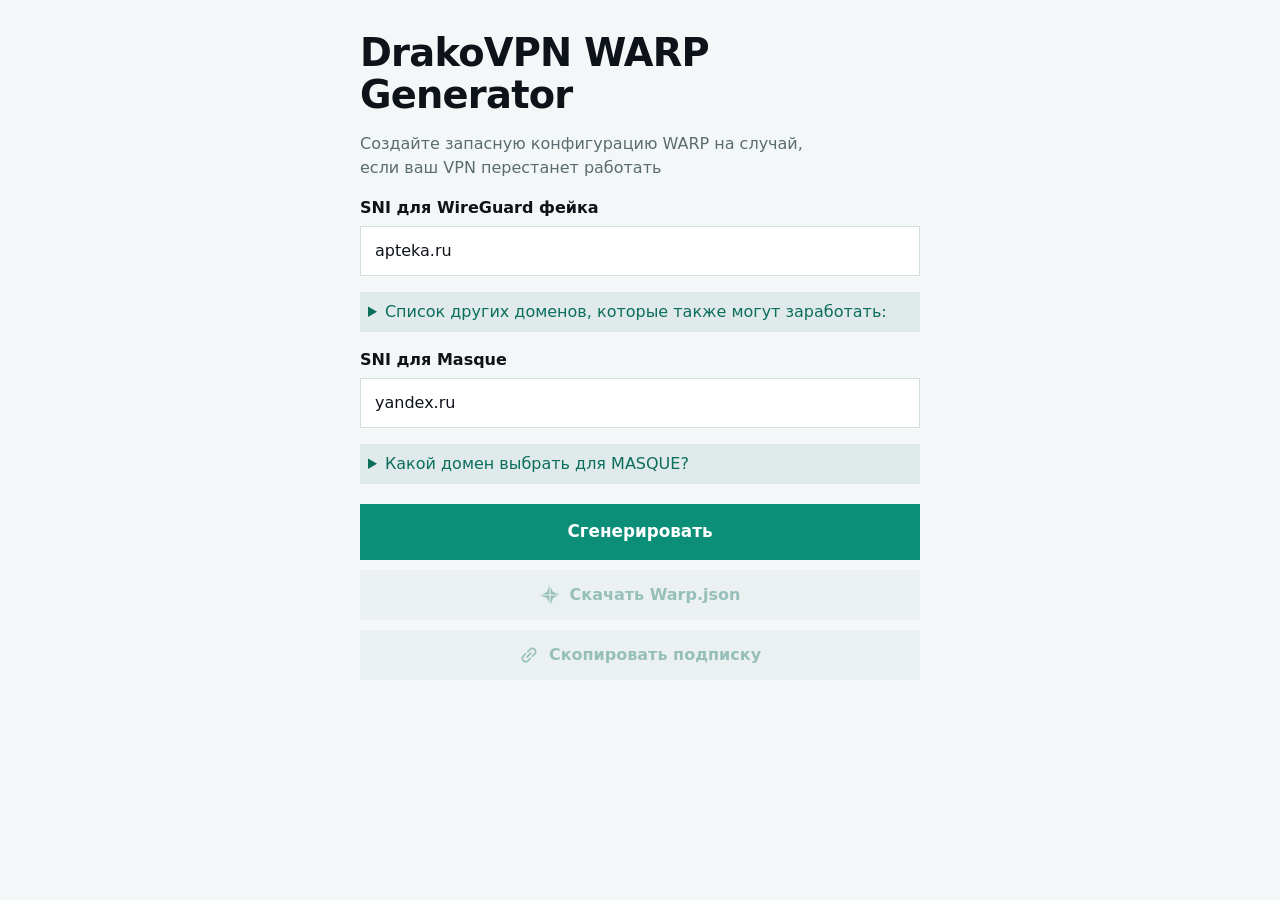
==== index.html @ 64104fbb "Initial" ====
<!DOCTYPE html>
<html lang="ru">
<head>
<meta charset="utf-8">
<meta name="viewport" content="width=device-width, initial-scale=1">
<title>WARP Generator</title>
<link rel="stylesheet" href="static/style.css">
</head>
<body>
<main>
<h1>DrakoVPN WARP Generator</h1>
<p class="sub">Создайте запасную конфигурацию WARP на случай, если ваш VPN перестанет работать</p>

<label for="sni">SNI для WireGuard фейка</label>
<input type="text" id="sni" value="apteka.ru" placeholder="apteka.ru" autocomplete="off" autocapitalize="off" spellcheck="false">

<details>
<summary>Список других доменов, которые также могут заработать:</summary>
<p>
<code>101.ru 1tv.ru 2gis.ru 2ip.ru 5-tv.ru 9111.ru aa-rim.ru apteka.ru arbitr.ru asna.ru baby.ru consultant.ru culture.ru deepseek.com dnevnik.ru dushevoi.ru eapteka.ru edadeal.ru feel-feed.ru fips.ru garant.ru getcourse.ru goldapple.ru hv4.ru infourok.ru interfax.ru irecommend.ru is74.ru ivi.ru khl.ru kiloservice.ru kupol24.ru lib.ru litres.ru livelib.ru mediametrics.ru mediapunch.ru medliga.ru mirtesen.ru mjobs.ru mtsdengi.ru multiurok.ru mvideo.ru nabiraem.ru nic.ru nsportal.ru ntv.ru playfamily.ru printio.ru profi.ru rabota.ru retailrocket.ru rsl.ru rusneb.ru rutube.ru sdamgia.ru skillstaff.ru skyeng.ru smi2.ru smotrim.ru sovcombank.ru sport24.ru stihi.ru streamgo.ru sudact.ru sudrf.ru superjob.ru tiu.ru tutu.ru ucheba.ru uchi.ru uteka.ru vedomosti.ru vesti.ru webinar.ru wfolio.ru wi-fi.ru wikireading.ru wpps.ru zoon.ru</code>
</p>
Рекомендую оставить <code>apteka.ru</code> - работает везде
</details>

<label for="mSni" class="second">SNI для Masque</label>
<input type="text" id="mSni" value="yandex.ru" placeholder="yandex.ru" autocomplete="off" autocapitalize="off" spellcheck="false">

<details>
<summary>Какой домен выбрать для MASQUE?</summary>
<p>Абсолютно любой, кроме заблокированных</p>
Рекомендую просто оставить <code>yandex.ru</code>, так как он всегда работает
</details>

<button class="go" id="gen">Сгенерировать</button>

<div id="msg" hidden></div>

<div class="acts">
  <button id="bJson" disabled><svg><use href="static/symbols.svg#xray"></use></svg>Скачать Warp.json</button>
  <button id="bSub" disabled><svg><use id="ic" href="static/symbols.svg#link2"></use></svg>Скопировать подписку</button>
  <a href="#" id="bAgain" hidden>Сгенерировать снова</a>
</div>
</main>

<script src="static/x25519.js"></script>
<script src="static/p256.js"></script>
<script src="static/script.js"></script>
</body>
</html>
---- static/style.css ----
:root{--bg:#f3f7f7;--surf:#fff;--line:#d3dfdf;--text:#0e1219;--mute:#5b6b6f;--acc:#0b8f78;--on:#fff;--err:#c0392b;--btn:#e0eaea;--btn-fg:#0b6e5c;color-scheme:light}
@media (prefers-color-scheme:dark){:root{--bg:#0e1219;--surf:#151b25;--line:#243040;--text:#e6edf0;--mute:#8a99a3;--acc:#47d8bb;--on:#0e1219;--err:#ff7b6b;--btn:#2e3239;--btn-fg:#47d8bb;color-scheme:dark}}
*{box-sizing:border-box}
html,body{margin:0;background:var(--bg);color:var(--text);font:16px/1.5 system-ui,-apple-system,"Segoe UI",Roboto,sans-serif}
main{max-width:600px;margin:0 auto;padding:32px 20px 48px}
h1{font-size:2.4rem;line-height:1.1;margin:0 0 8px;letter-spacing:-.02em;font-weight:750}
p.sub{color:var(--mute);max-width:46ch}
label{display:block;font-weight:600;margin-bottom:6px}
input[type=text],select{width:100%;padding:12px 14px;font:inherit;color:var(--text);background:var(--surf);border:1px solid var(--line)}
input[type=text]:focus,select:focus,button:focus-visible{outline:2px solid var(--acc);outline-offset:2px}
button{font:inherit;font-weight:600;padding:12px 16px;border:1px solid var(--btn);background:var(--btn);color:var(--btn-fg);cursor:pointer}
button:hover:not(:disabled){border-color:var(--acc)}
button:disabled{opacity:.4;cursor:not-allowed}
button.go{width:100%;padding:14px;font-size:1.05rem;margin-top:20px}
button.go{background:var(--acc);border-color:var(--acc);color:var(--on)}
button.go:hover:not(:disabled){border-color:var(--text)}
.acts{display:grid;grid-template-columns:1fr;gap:10px;margin-top:10px}
.acts button{display:flex;align-items:center;justify-content:center;gap:10px}
.acts svg{width:20px;height:20px;flex:none}
#msg{margin-top:10px;min-height:1.4em;font-size:.9rem;color:var(--mute)}
#msg.e{color:var(--err)}
a{color:var(--acc)}
summary{color:var(--btn-fg)}
details{background:var(--btn);margin-top:16px;padding:8px}
label.second{margin-top:16px}
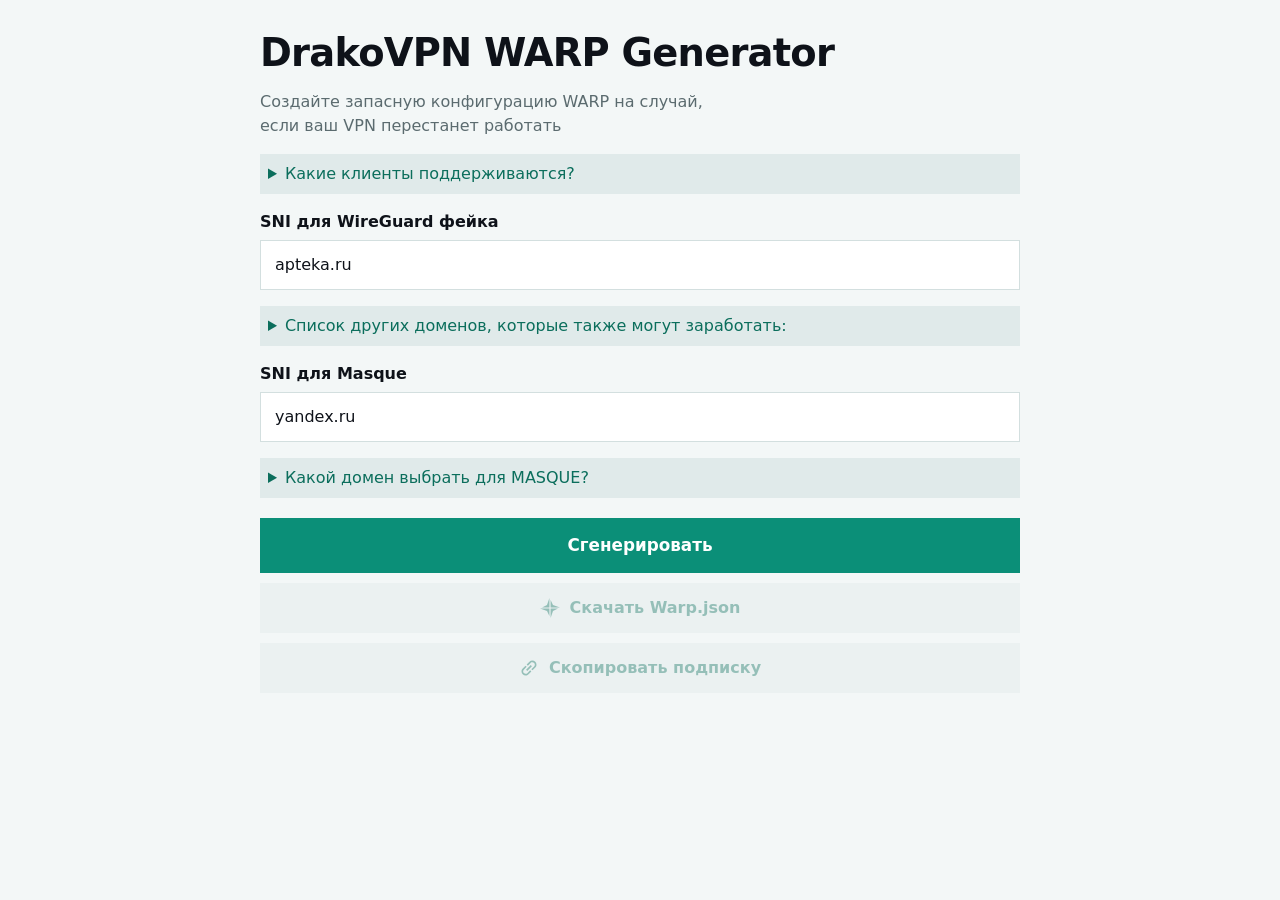
==== commit 91afdaaa: "added supported clients notice" ====
--- a/index.html
+++ b/index.html
@@ -10,6 +10,15 @@
 <main>
 <h1>DrakoVPN WARP Generator</h1>
 <p class="sub">Создайте запасную конфигурацию WARP на случай, если ваш VPN перестанет работать</p>
+
+<details>
+<summary>Какие клиенты поддерживаются?</summary>
+<p>Любой, который кушает Xray json и содержит xray-core достаточно новой версии (нужна поддержка MASQUE)</p>
+<p>Рекомендуется: <a href="https://github.com/throneproj/ThroneForAndroid">Throne</a></p>
+Также поддерживаются v2rayNG и Happ<br>
+В Exclave подписка НЕ работает<br>
+INCY подписку не поддерживает - импортируйте json вручную!
+</details>
 
 <label for="sni">SNI для WireGuard фейка</label>
 <input type="text" id="sni" value="apteka.ru" placeholder="apteka.ru" autocomplete="off" autocapitalize="off" spellcheck="false">
--- a/static/style.css
+++ b/static/style.css
@@ -2,10 +2,10 @@
 @media (prefers-color-scheme:dark){:root{--bg:#0e1219;--surf:#151b25;--line:#243040;--text:#e6edf0;--mute:#8a99a3;--acc:#47d8bb;--on:#0e1219;--err:#ff7b6b;--btn:#2e3239;--btn-fg:#47d8bb;color-scheme:dark}}
 *{box-sizing:border-box}
 html,body{margin:0;background:var(--bg);color:var(--text);font:16px/1.5 system-ui,-apple-system,"Segoe UI",Roboto,sans-serif}
-main{max-width:600px;margin:0 auto;padding:32px 20px 48px}
+main{max-width:800px;margin:0 auto;padding:32px 20px 48px}
 h1{font-size:2.4rem;line-height:1.1;margin:0 0 8px;letter-spacing:-.02em;font-weight:750}
 p.sub{color:var(--mute);max-width:46ch}
-label{display:block;font-weight:600;margin-bottom:6px}
+label{display:block;font-weight:600;margin-top:16px;margin-bottom:6px}
 input[type=text],select{width:100%;padding:12px 14px;font:inherit;color:var(--text);background:var(--surf);border:1px solid var(--line)}
 input[type=text]:focus,select:focus,button:focus-visible{outline:2px solid var(--acc);outline-offset:2px}
 button{font:inherit;font-weight:600;padding:12px 16px;border:1px solid var(--btn);background:var(--btn);color:var(--btn-fg);cursor:pointer}
@@ -19,7 +19,6 @@
 .acts svg{width:20px;height:20px;flex:none}
 #msg{margin-top:10px;min-height:1.4em;font-size:.9rem;color:var(--mute)}
 #msg.e{color:var(--err)}
-a{color:var(--acc)}
+#bAgain{color:var(--acc)}
 summary{color:var(--btn-fg)}
 details{background:var(--btn);margin-top:16px;padding:8px}
-label.second{margin-top:16px}
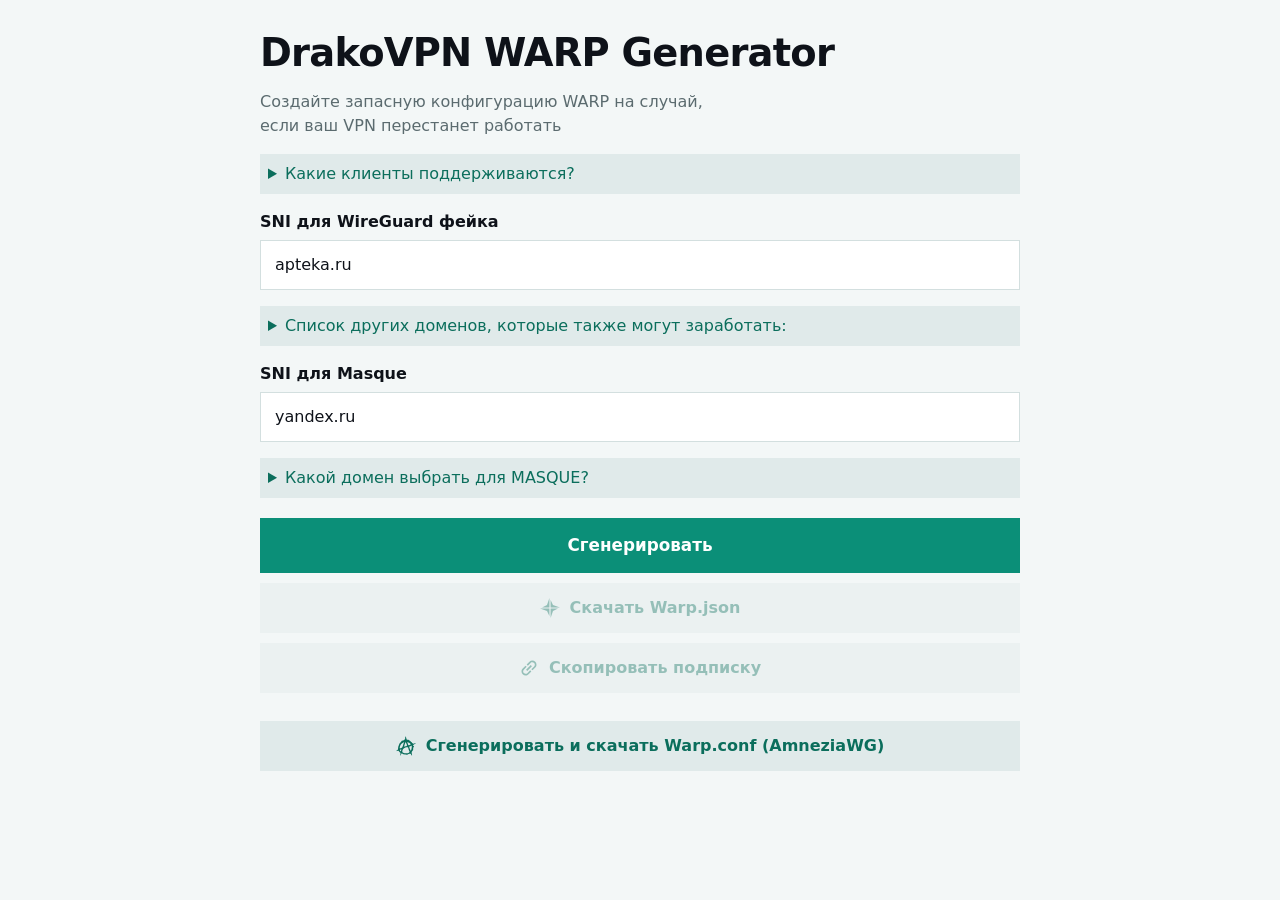
==== commit 75058179: "static: bring back the AmneziaWG generator as a separate button Put a button at the very bottom that" ====
--- a/index.html
+++ b/index.html
@@ -49,6 +49,10 @@
   <button id="bSub" disabled><svg><use id="ic" href="static/symbols.svg#link2"></use></svg>Скопировать подписку</button>
   <a href="#" id="bAgain" hidden>Сгенерировать снова</a>
 </div>
+
+<div class="acts awg">
+  <button id="bAwg"><svg><use href="static/symbols.svg#amnezia"></use></svg>Сгенерировать и скачать Warp.conf (AmneziaWG)</button>
+</div>
 </main>
 
 <script src="static/x25519.js"></script>
--- a/static/style.css
+++ b/static/style.css
@@ -17,6 +17,7 @@
 .acts{display:grid;grid-template-columns:1fr;gap:10px;margin-top:10px}
 .acts button{display:flex;align-items:center;justify-content:center;gap:10px}
 .acts svg{width:20px;height:20px;flex:none}
+.awg{margin-top:28px}
 #msg{margin-top:10px;min-height:1.4em;font-size:.9rem;color:var(--mute)}
 #msg.e{color:var(--err)}
 #bAgain{color:var(--acc)}
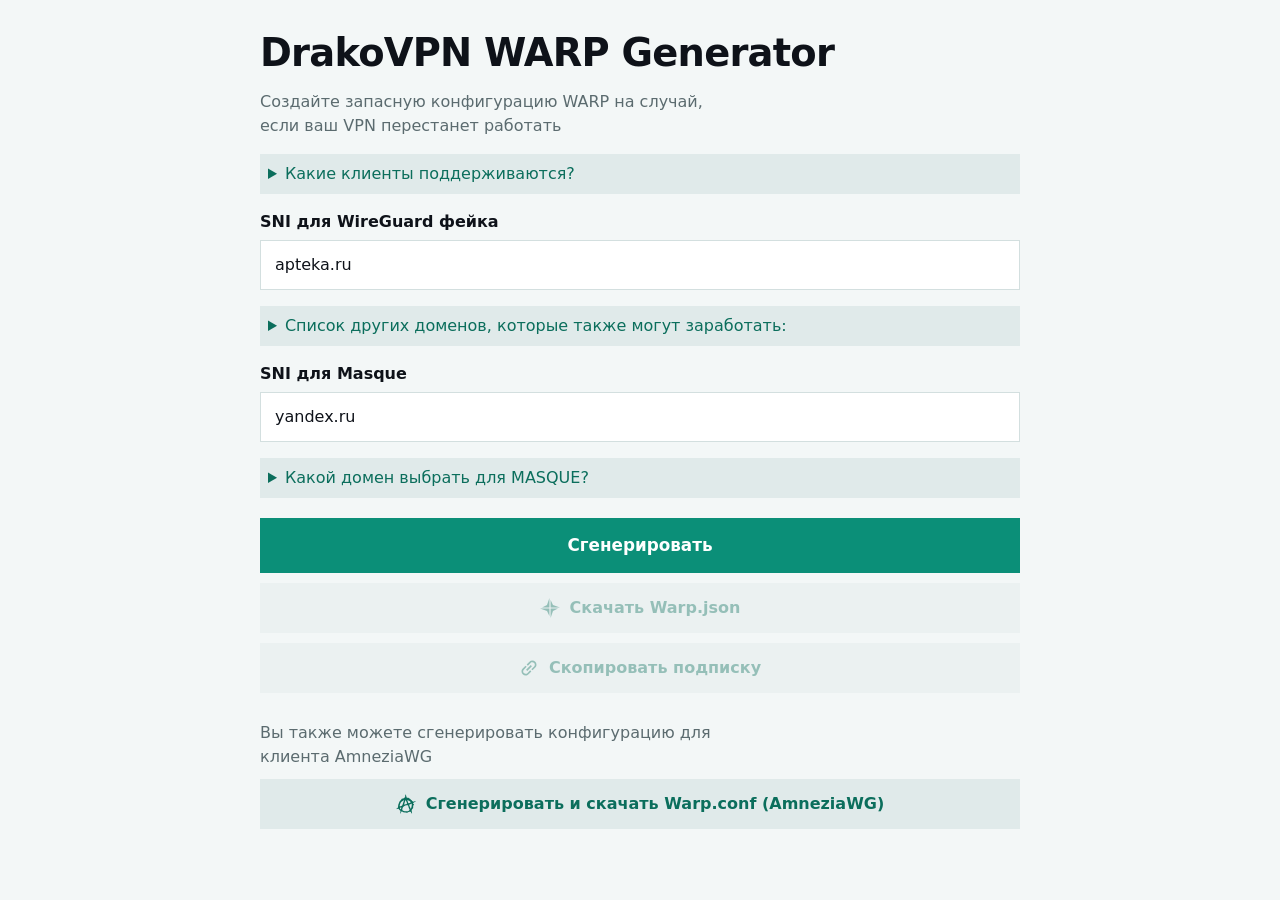
==== commit 1326234c: "Added awg description" ====
--- a/index.html
+++ b/index.html
@@ -51,6 +51,7 @@
 </div>
 
 <div class="acts awg">
+  <div class="sub">Вы также можете сгенерировать конфигурацию для клиента AmneziaWG</div>
   <button id="bAwg"><svg><use href="static/symbols.svg#amnezia"></use></svg>Сгенерировать и скачать Warp.conf (AmneziaWG)</button>
 </div>
 </main>
--- a/static/style.css
+++ b/static/style.css
@@ -4,7 +4,7 @@
 html,body{margin:0;background:var(--bg);color:var(--text);font:16px/1.5 system-ui,-apple-system,"Segoe UI",Roboto,sans-serif}
 main{max-width:800px;margin:0 auto;padding:32px 20px 48px}
 h1{font-size:2.4rem;line-height:1.1;margin:0 0 8px;letter-spacing:-.02em;font-weight:750}
-p.sub{color:var(--mute);max-width:46ch}
+.sub{color:var(--mute);max-width:46ch}
 label{display:block;font-weight:600;margin-top:16px;margin-bottom:6px}
 input[type=text],select{width:100%;padding:12px 14px;font:inherit;color:var(--text);background:var(--surf);border:1px solid var(--line)}
 input[type=text]:focus,select:focus,button:focus-visible{outline:2px solid var(--acc);outline-offset:2px}
